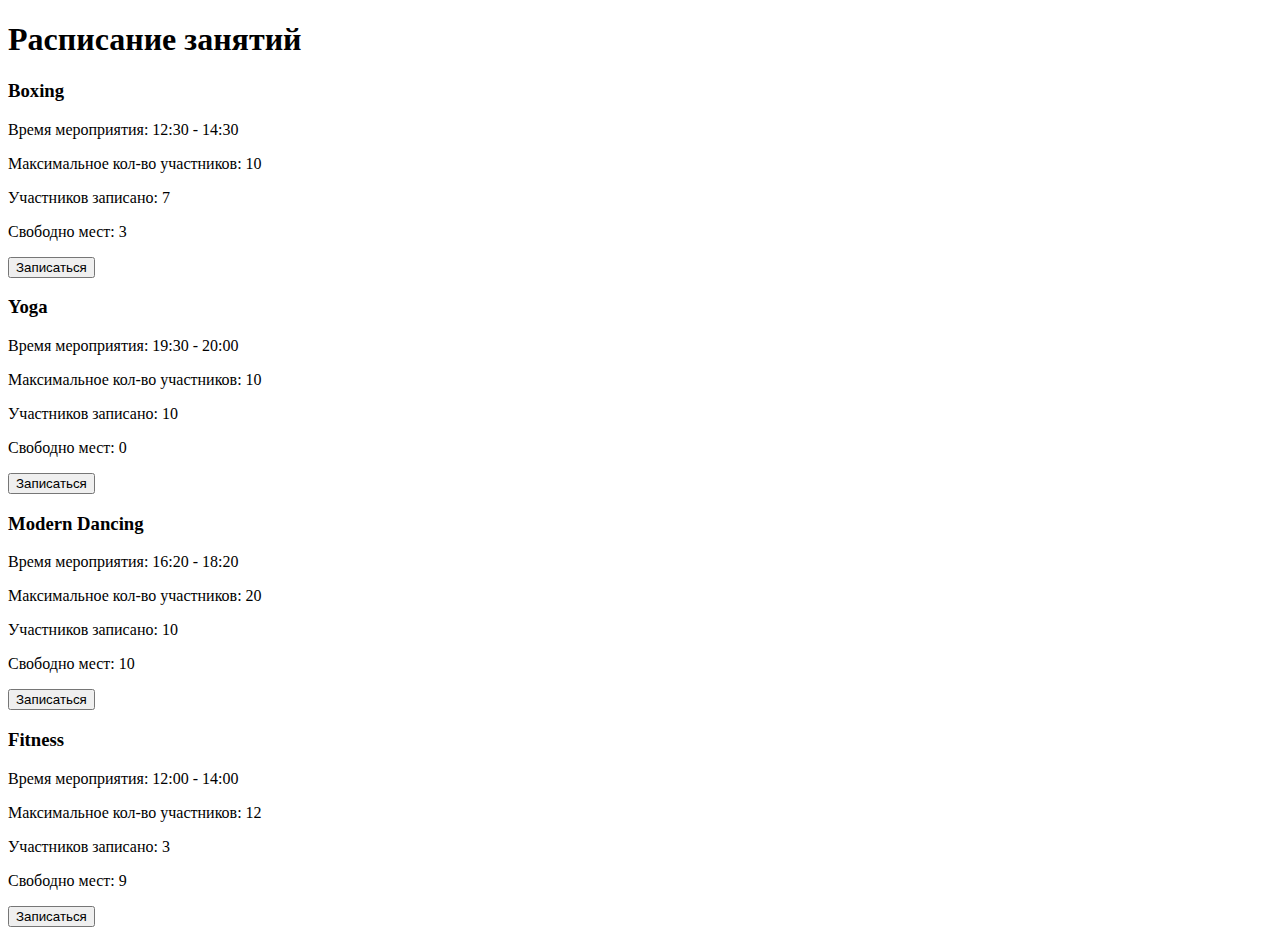
==== Homework1/index.html @ 9548eec3 "Started doing Homework1" ====
<!DOCTYPE html>
<html lang="en">
  <head>
    <meta charset="UTF-8" />
    <meta name="viewport" content="width=device-width, initial-scale=1.0" />
    <title>Homework1</title>
  </head>
  <body>
    <section class="timetable__content">
      <h1 class="timetable__title">Расписание занятий</h1>
      <div class="timetable__activities"></div>
    </section>
  </body>

  <script src="script.js"></script>
</html>
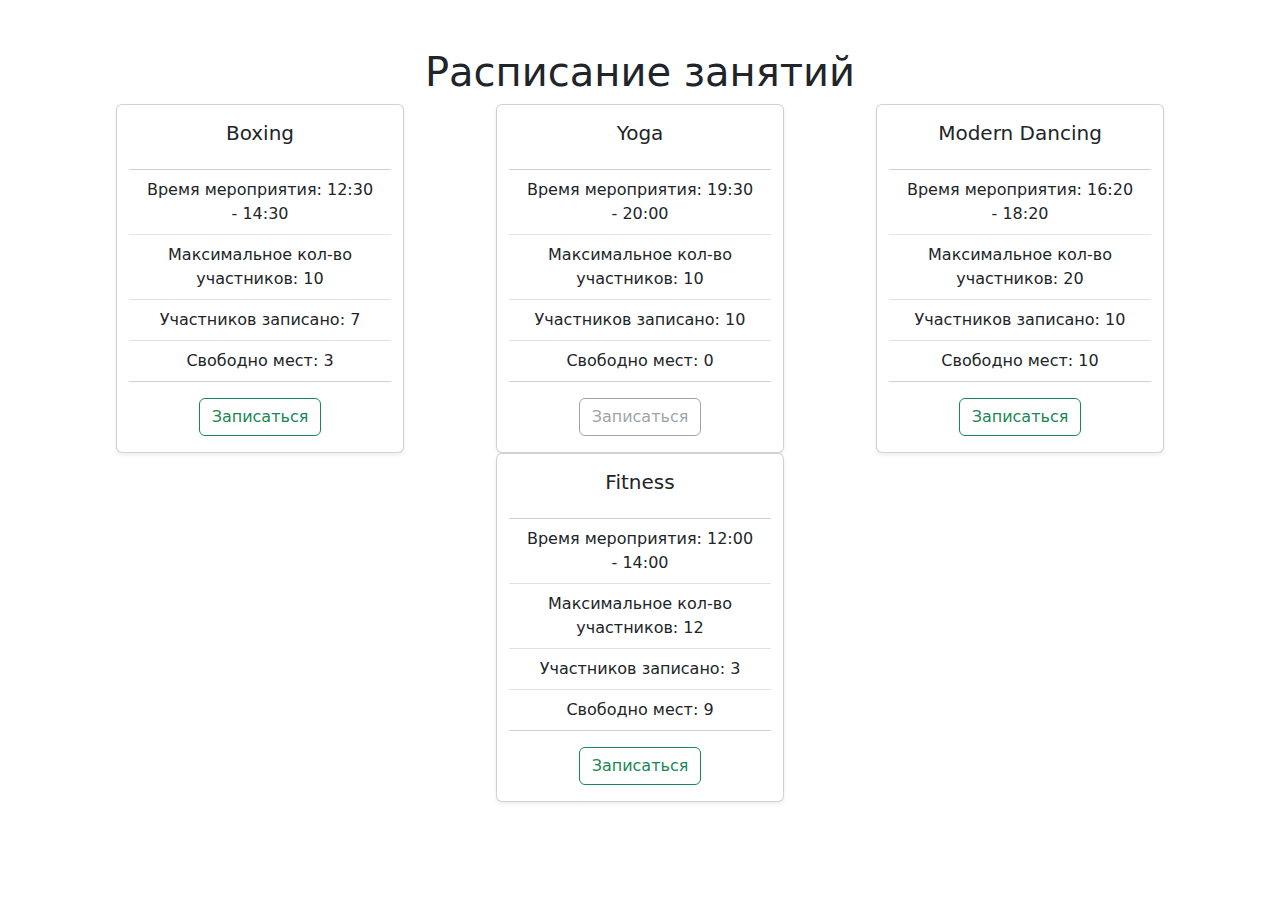
==== commit dbbebf82: "Completed Homework1" ====
--- a/Homework1/index.html
+++ b/Homework1/index.html
@@ -4,13 +4,23 @@
     <meta charset="UTF-8" />
     <meta name="viewport" content="width=device-width, initial-scale=1.0" />
     <title>Homework1</title>
+    <link
+      href="https://cdn.jsdelivr.net/npm/bootstrap@5.3.3/dist/css/bootstrap.min.css"
+      rel="stylesheet"
+      integrity="sha384-QWTKZyjpPEjISv5WaRU9OFeRpok6YctnYmDr5pNlyT2bRjXh0JMhjY6hW+ALEwIH"
+      crossorigin="anonymous"
+    />
   </head>
   <body>
-    <section class="timetable__content">
+    <section class="timetable__content py-5 text-center container">
       <h1 class="timetable__title">Расписание занятий</h1>
-      <div class="timetable__activities"></div>
+      <div class="timetable__activities row align-items-md-stretch"></div>
     </section>
   </body>
-
+  <script
+    src="https://cdn.jsdelivr.net/npm/bootstrap@5.3.3/dist/js/bootstrap.bundle.min.js"
+    integrity="sha384-YvpcrYf0tY3lHB60NNkmXc5s9fDVZLESaAA55NDzOxhy9GkcIdslK1eN7N6jIeHz"
+    crossorigin="anonymous"
+  ></script>
   <script src="script.js"></script>
 </html>
